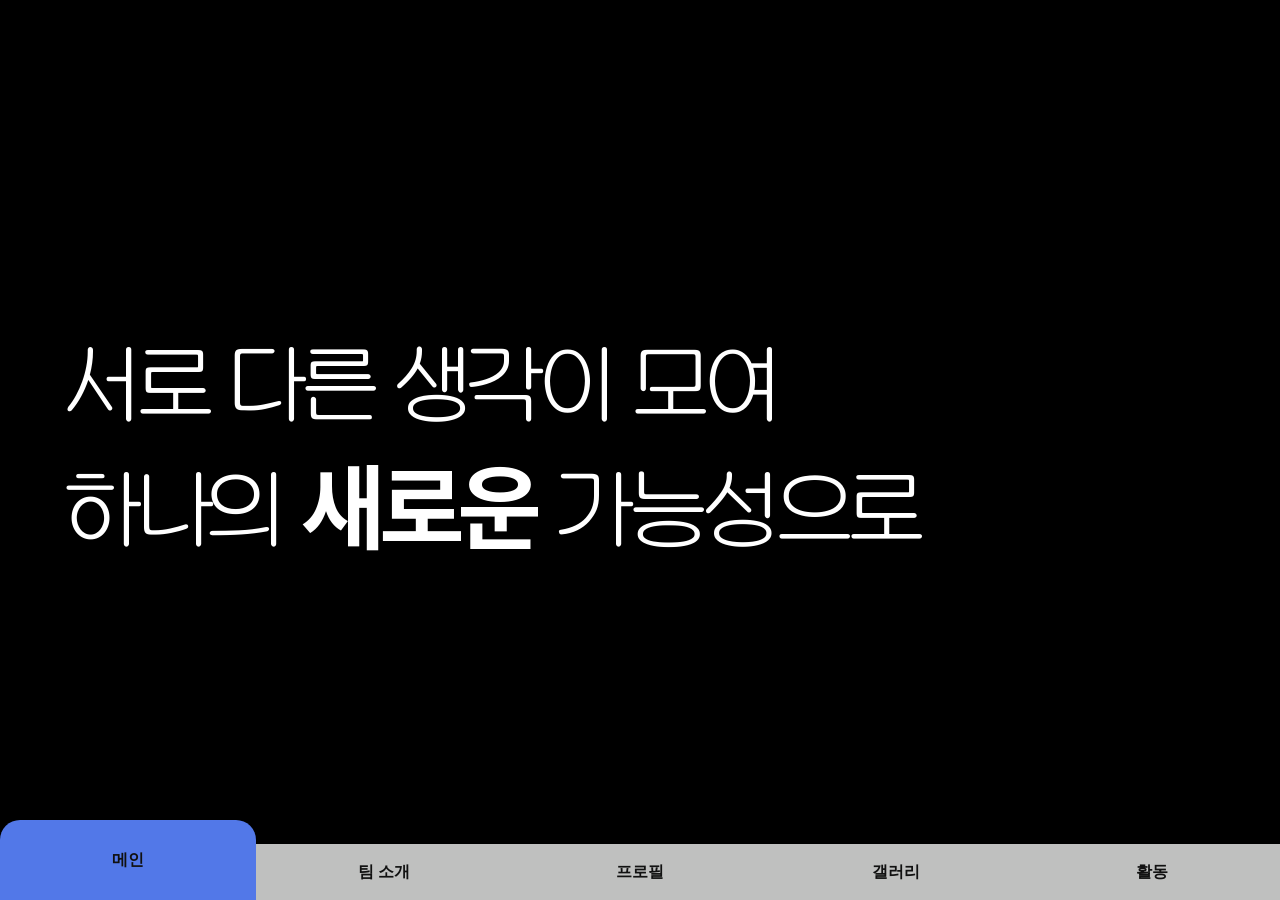
==== index.html @ 4541e244 "feat: 메인 페이지 기본 레이아웃" ====
<!DOCTYPE html>
<html lang="ko">

<head>
    <meta charset="UTF-8">
    <meta name="viewport" content="width=device-width, initial-scale=1.0">
    <title>Team Portfolio</title>
    <style>
        @import url("/css/common.css");
        @import url("/css/index.css");
    </style>
</head>

<body>

    <main class="hero">
        <h1>
            서로 다른 생각이 모여<br>
            하나의
            <span class="changing-word">
                <span class="active">새로운</span>
                <span>무한한</span>
                <span>특별한</span>
                <span>더 큰</span>
            </span>
            가능성으로
        </h1>
    </main>

    <nav class="navigation"></nav>
    <script src="js/nav.js"></script>
    <script src="js/common.js"></script>
    <script src="js/index.js"></script>
</body>

</html>
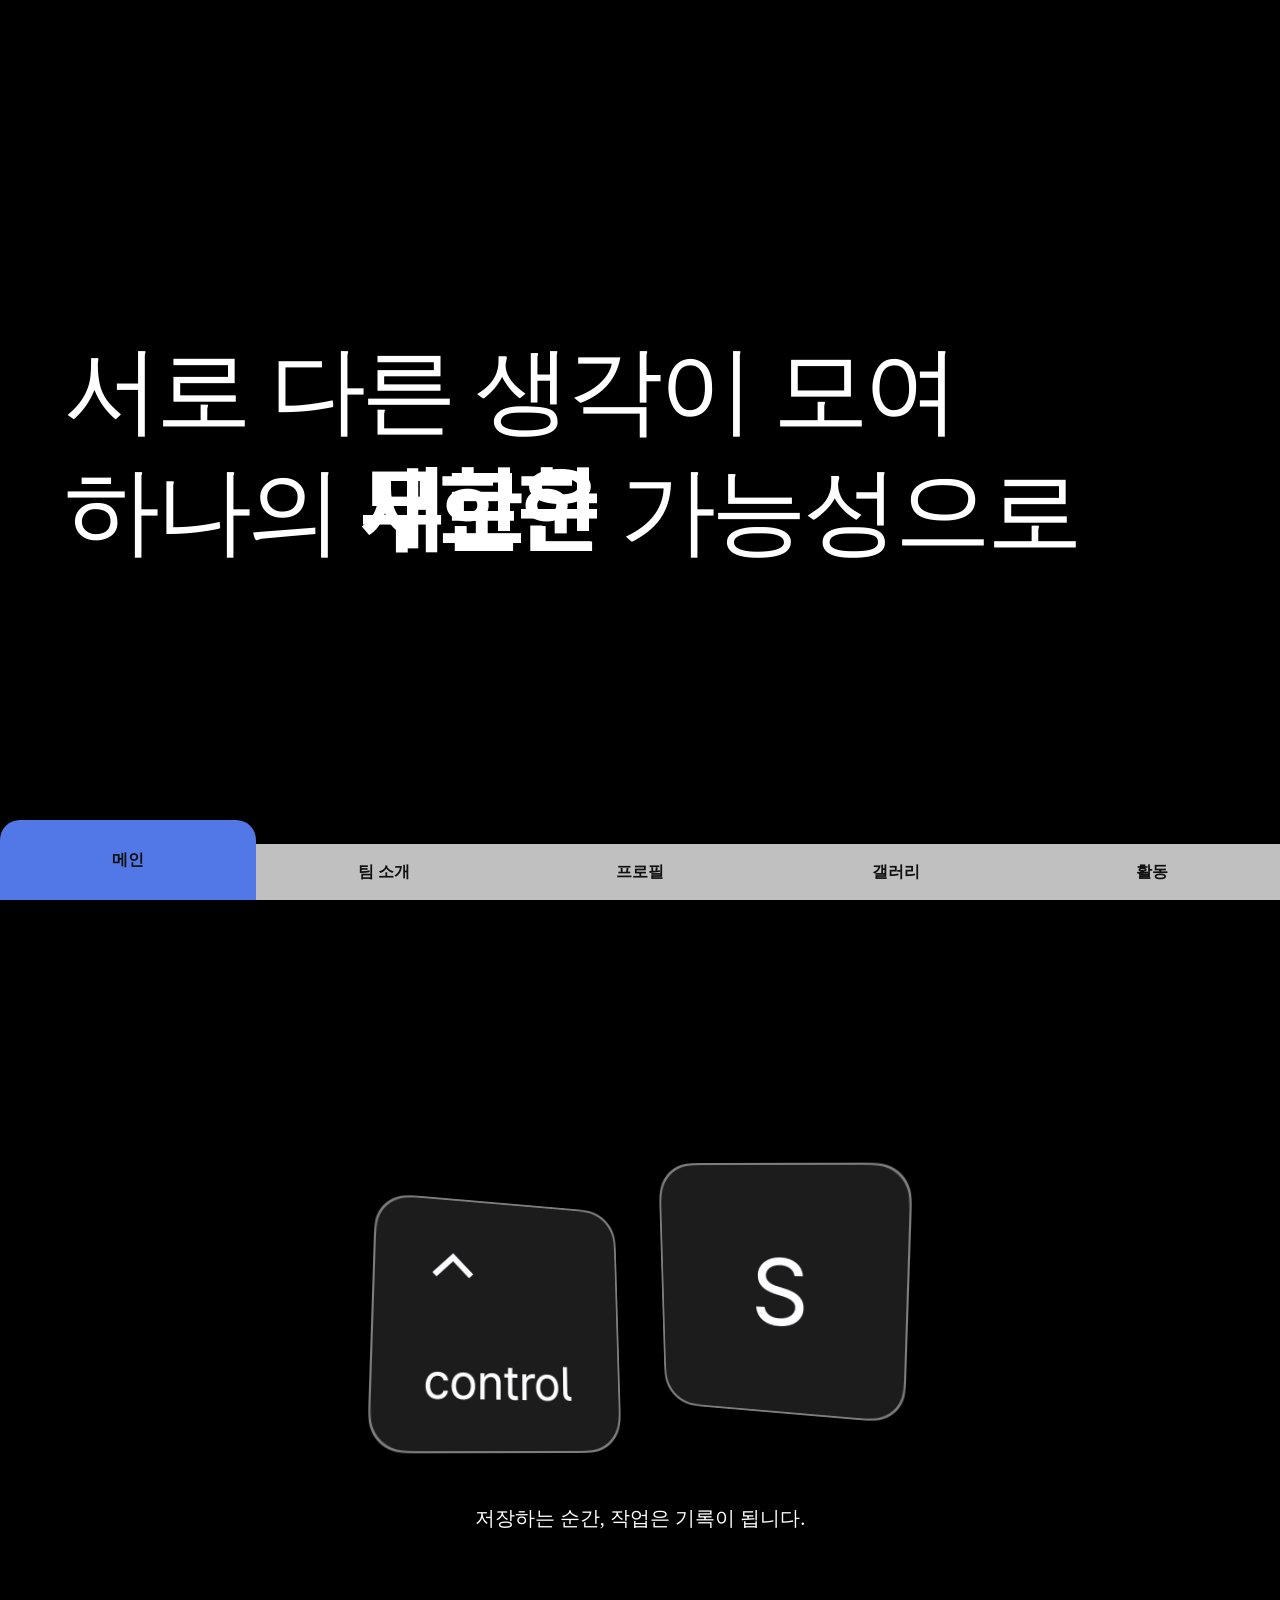
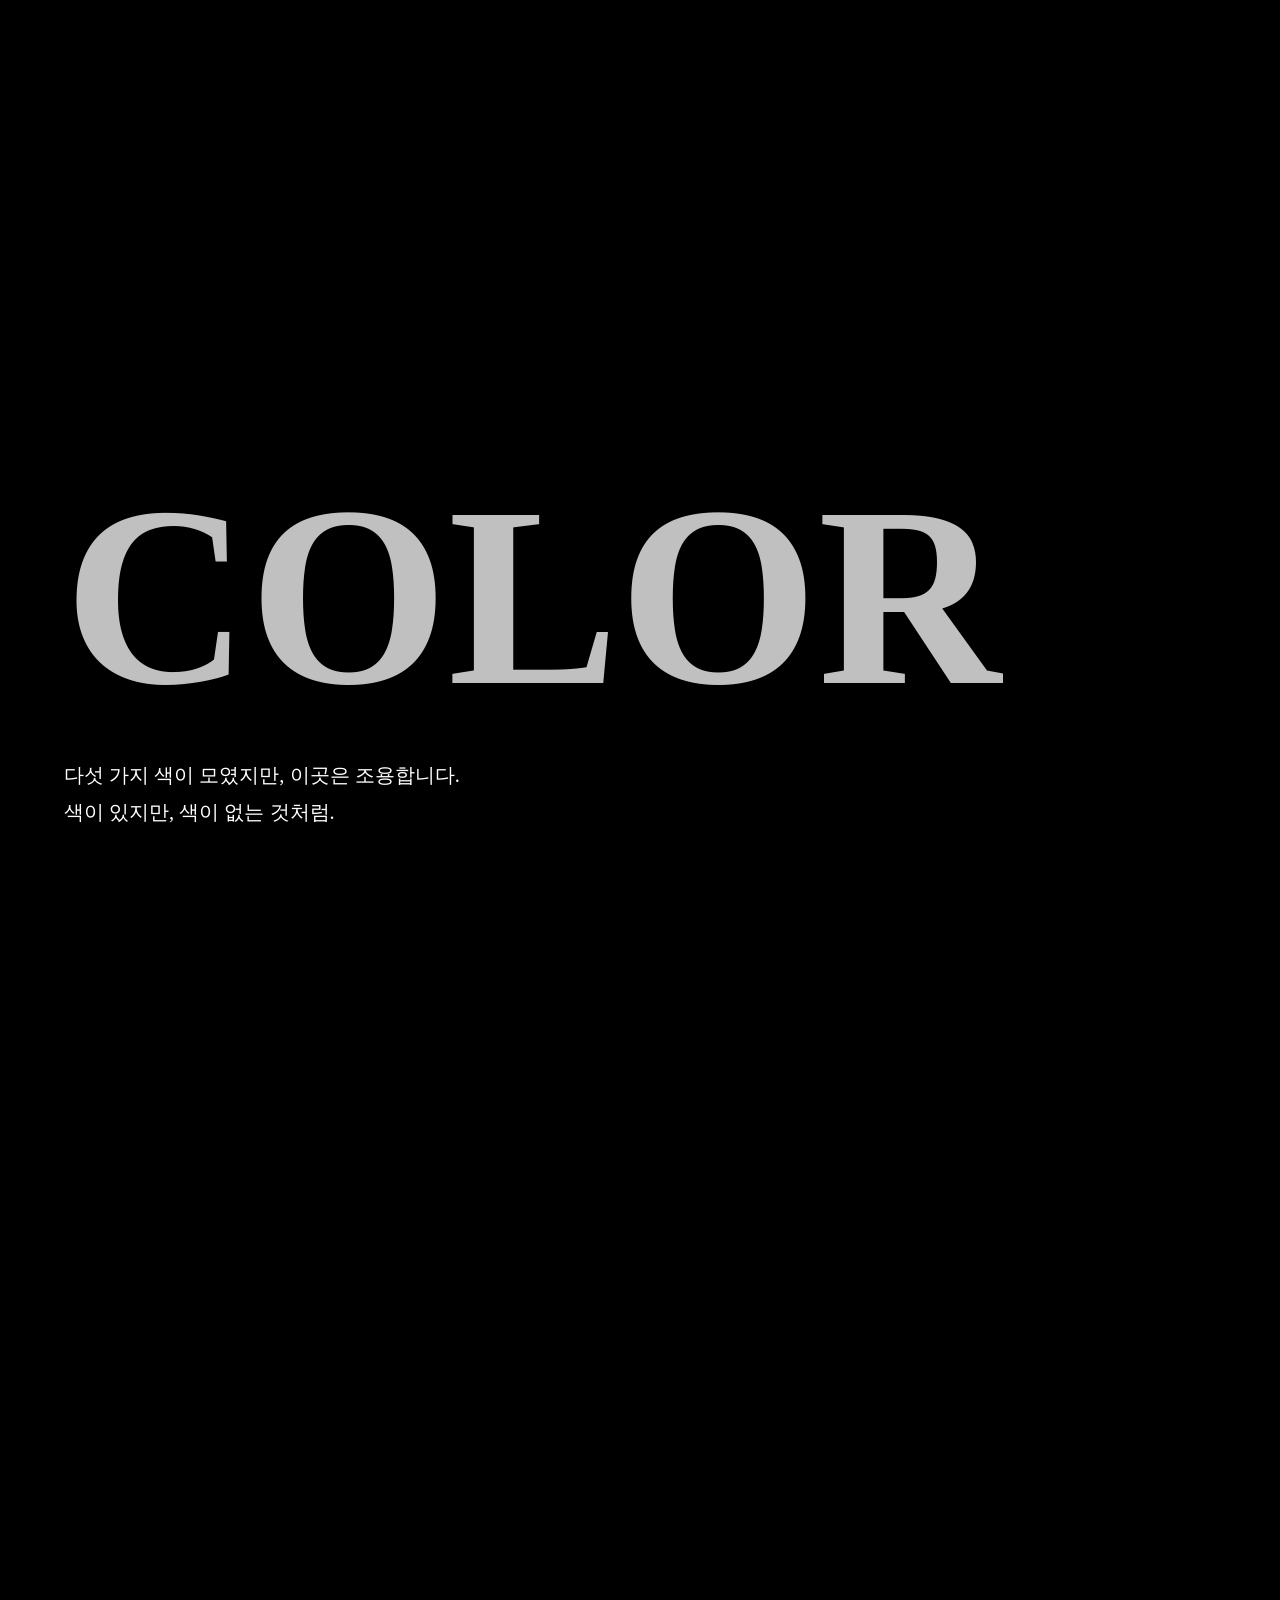
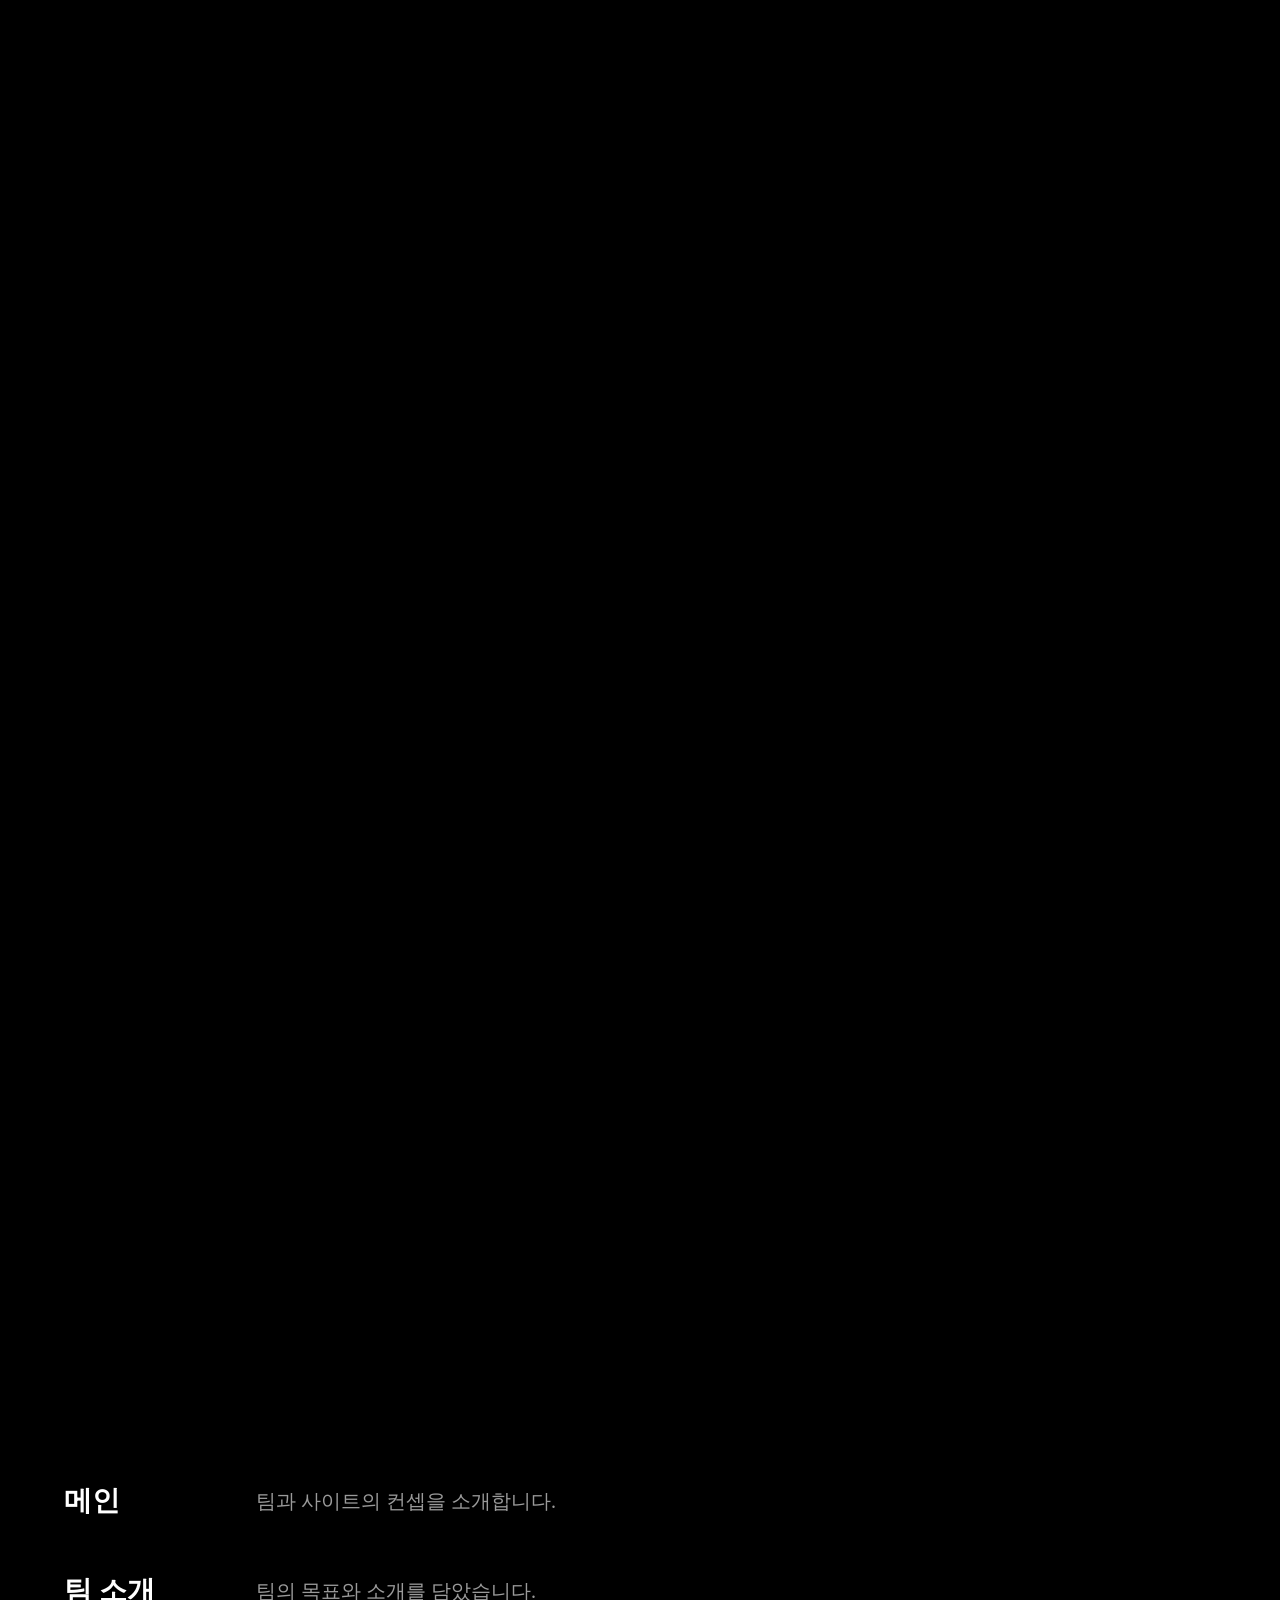
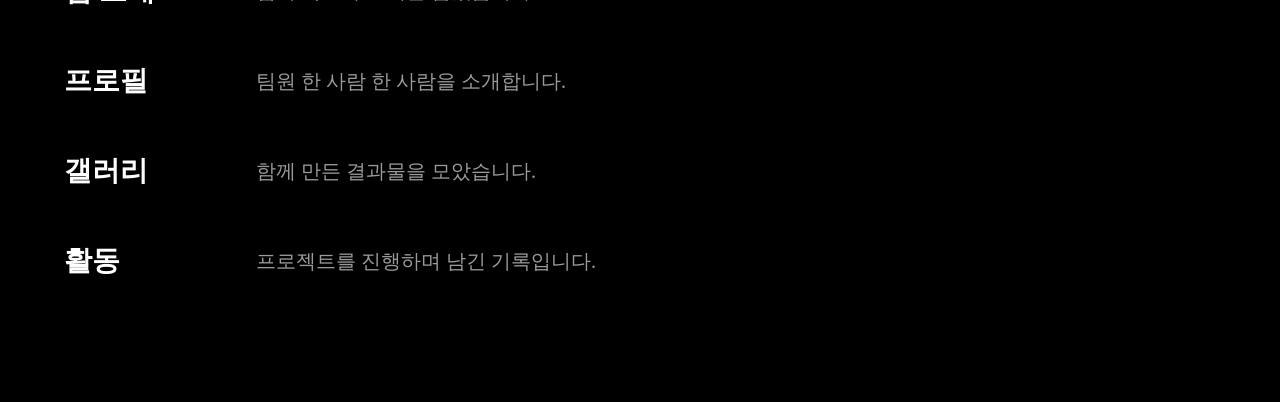
==== commit ecfafcf4: "feat: 메인 페이지 팀명, 사이트 컨셉, 페이지 링크 추가." ====
--- a/index.html
+++ b/index.html
@@ -27,6 +27,68 @@
         </h1>
     </main>
 
+    <div class="ctrl">
+        <h1>
+            <span class="key"><span class="face"><img src="images/Keyboard-control.png" alt="Ctrl"></span></span>
+            <span class="key"><span class="face"><img src="images/Keyboard-S.png" alt="S"></span></span>
+        </h1>
+        <p class="reveal">
+            저장하는 순간, 작업은 기록이 됩니다.
+        </p>
+    </div>
+
+    <div class="paint">
+        <div class="paint-stage">
+            <p class="paint-word" role="img" aria-label="COLOR">
+                <span data-color="0">C</span>
+                <span data-color="1">O</span>
+                <span data-color="2">L</span>
+                <span data-color="3">O</span>
+                <span data-color="4">R</span>
+                <span class="paint-bar"></span>
+            </p>
+            <p class="paint-text">
+                다섯 가지 색이 모였지만, 이곳은 조용합니다.<br>
+                색이 있지만, 색이 없는 것처럼.
+            </p>
+        </div>
+    </div>
+
+    <div class="pages">
+        <ul>
+            <li class="reveal">
+                <a href="index.html">
+                    <span class="name">메인</span>
+                    <span class="desc">팀과 사이트의 컨셉을 소개합니다.</span>
+                </a>
+            </li>
+            <li class="reveal">
+                <a href="team.html">
+                    <span class="name">팀 소개</span>
+                    <span class="desc">팀의 목표와 소개를 담았습니다.</span>
+                </a>
+            </li>
+            <li class="reveal">
+                <a href="profile.html">
+                    <span class="name">프로필</span>
+                    <span class="desc">팀원 한 사람 한 사람을 소개합니다.</span>
+                </a>
+            </li>
+            <li class="reveal">
+                <a href="gallery.html">
+                    <span class="name">갤러리</span>
+                    <span class="desc">함께 만든 결과물을 모았습니다.</span>
+                </a>
+            </li>
+            <li class="reveal">
+                <a href="activity.html">
+                    <span class="name">활동</span>
+                    <span class="desc">프로젝트를 진행하며 남긴 기록입니다.</span>
+                </a>
+            </li>
+        </ul>
+    </div>
+
     <nav class="navigation"></nav>
     <script src="js/nav.js"></script>
     <script src="js/common.js"></script>
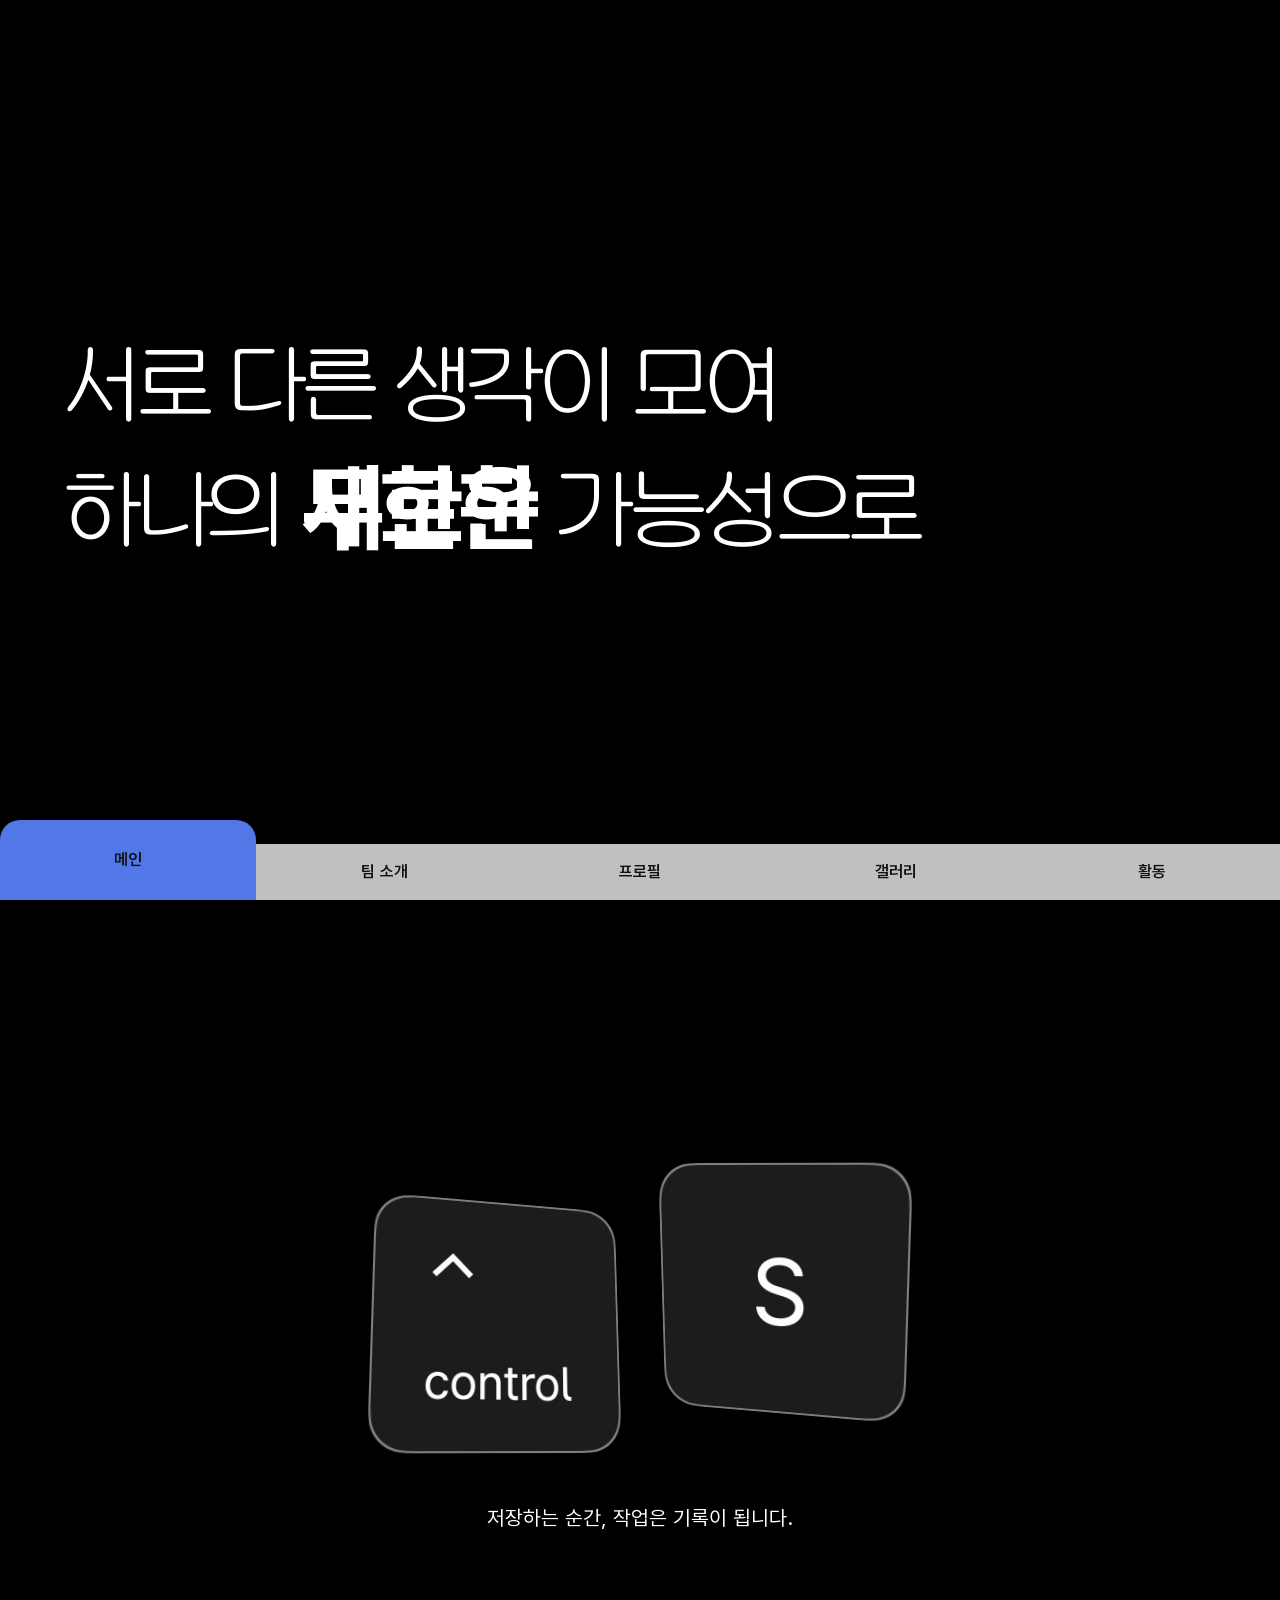
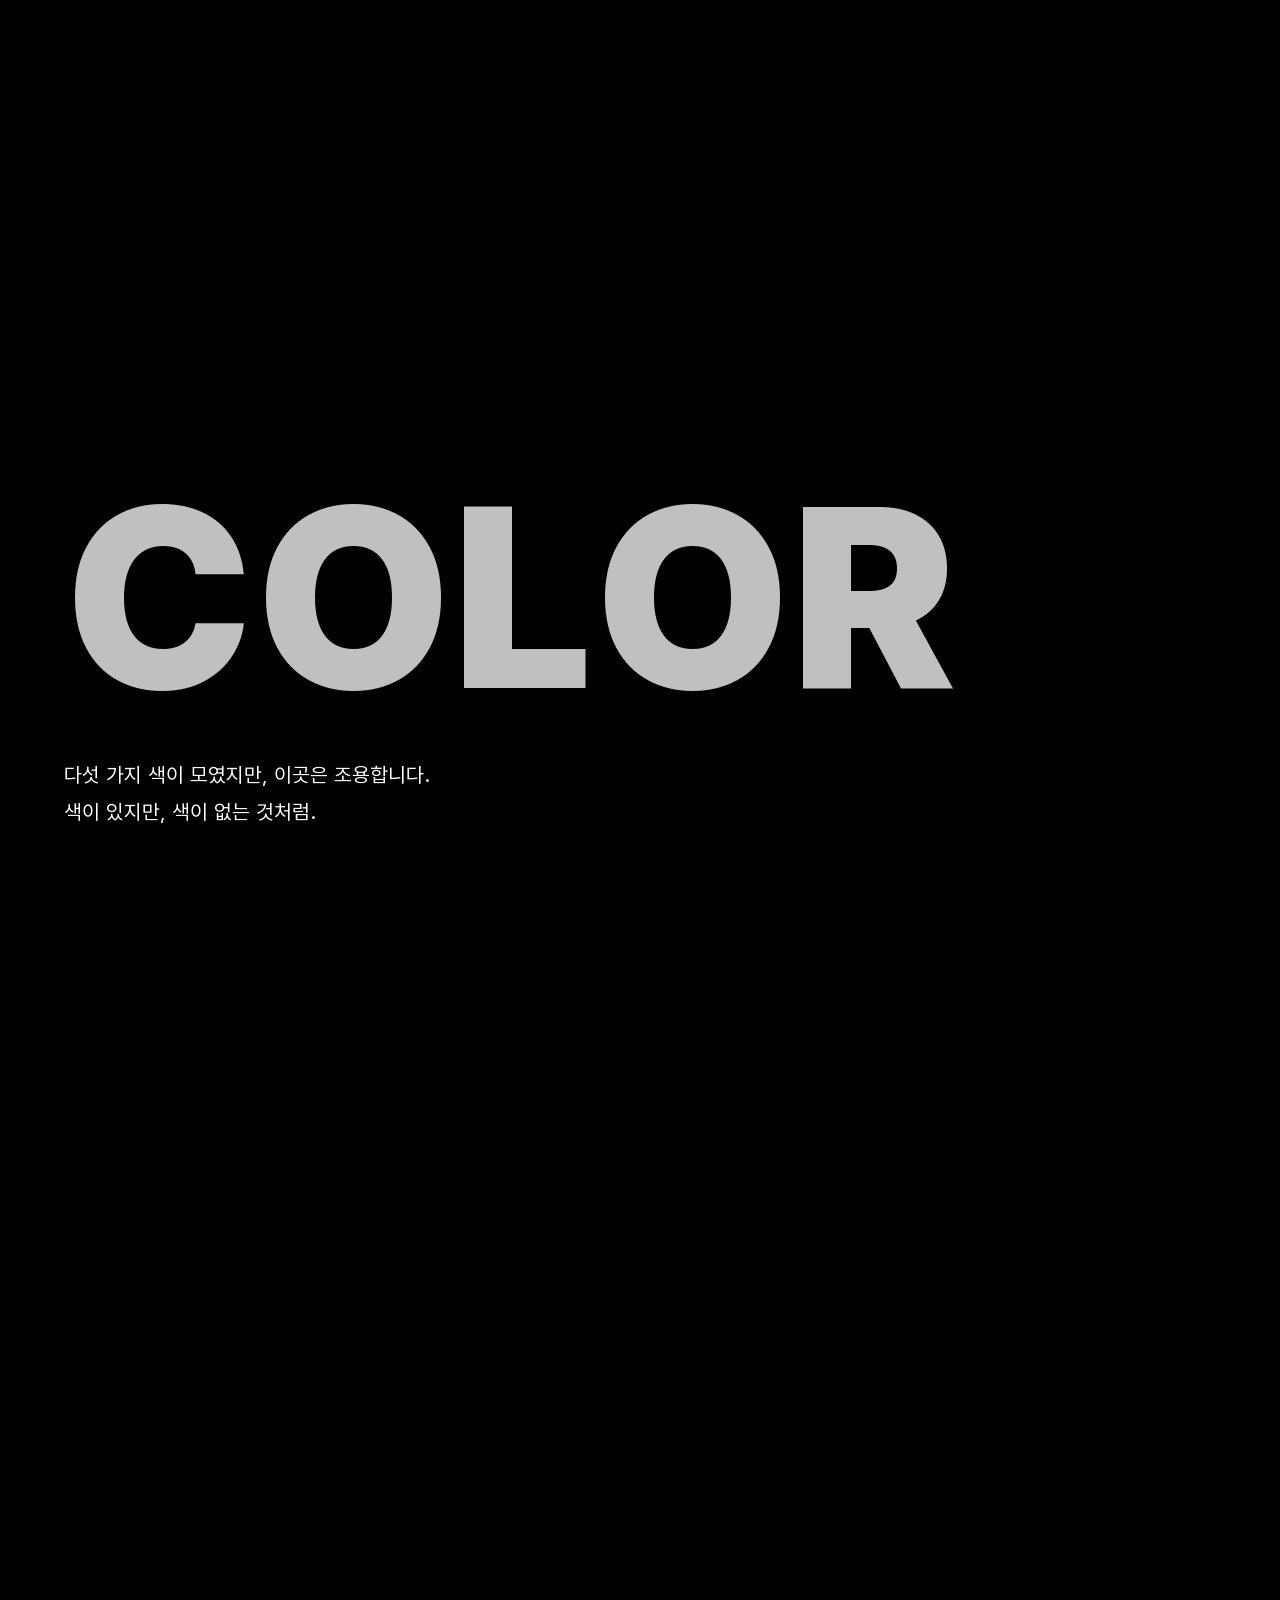
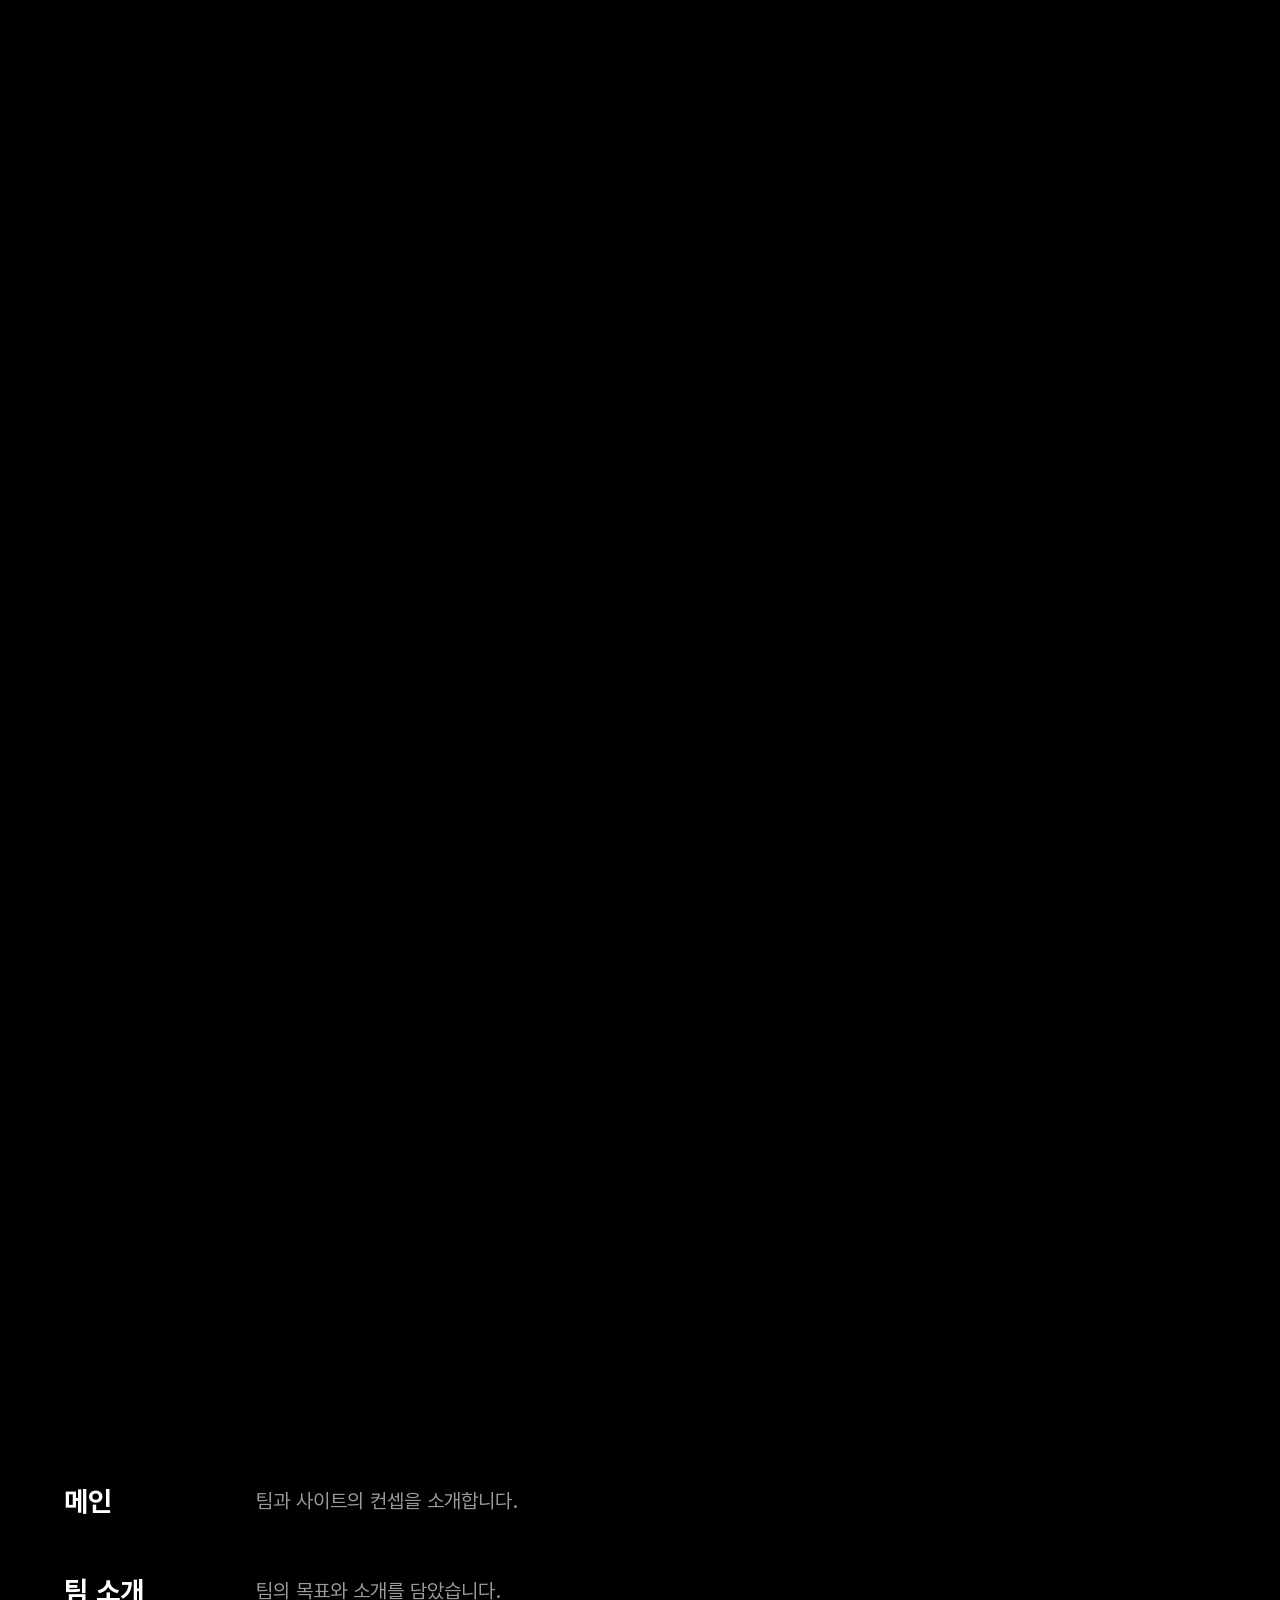
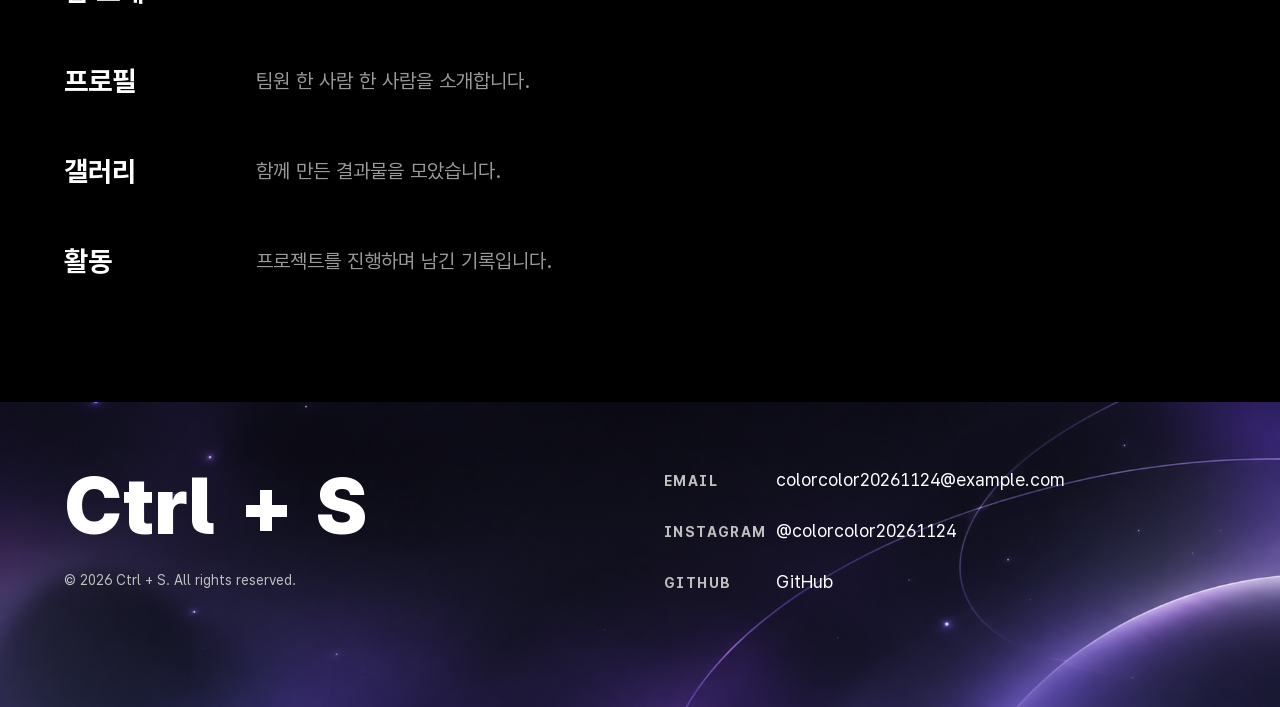
==== commit e4b1e7e6: "index.html 팀 소개 페이지 링크 오류 수정" ====
--- a/index.html
+++ b/index.html
@@ -63,7 +63,7 @@
                 </a>
             </li>
             <li class="reveal">
-                <a href="team.html">
+                <a href="about.html">
                     <span class="name">팀 소개</span>
                     <span class="desc">팀의 목표와 소개를 담았습니다.</span>
                 </a>
